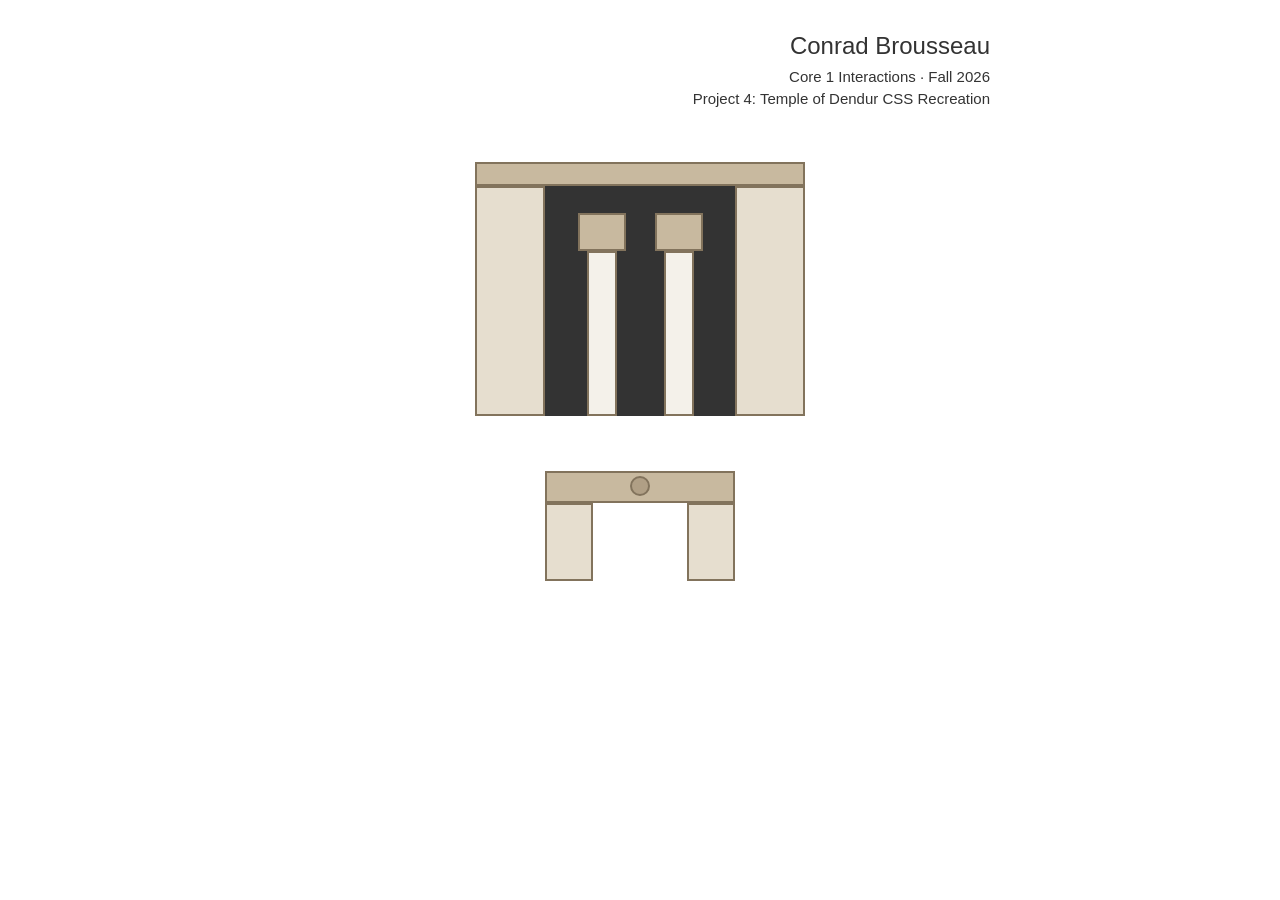
==== index.html @ 8446d0a0 "Simplify Temple of Dendur page" ====
<!DOCTYPE html>
<html lang="en">
<head>
    <meta charset="UTF-8">
    <meta name="viewport" content="width=device-width, initial-scale=1.0">
    <title>Project 4: Temple of Dendur</title>
    <link rel="stylesheet" href="main.css">
</head>
<body>
    <main class="page">
        <header class="header">
            <h1>Conrad Brousseau</h1>
            <p>Core 1 Interactions · Fall 2026</p>
            <p>Project 4: Temple of Dendur CSS Recreation</p>
        </header>

        <section class="scene" aria-label="CSS drawing of the Temple of Dendur">
            <div class="temple">
                <div class="roof"></div>
                <div class="wall"></div>
                <div class="entrance">
                    <div class="column">
                        <div class="capital"></div>
                        <div class="shaft"></div>
                    </div>
                    <div class="column">
                        <div class="capital"></div>
                        <div class="shaft"></div>
                    </div>
                </div>
                <div class="wall"></div>
            </div>

            <div class="arch">
                <div class="arch-top"></div>
                <div class="arch-leg left"></div>
                <div class="arch-leg right"></div>
                <div class="circle"></div>
            </div>
        </section>
    </main>

</body>
</html>
---- main.css ----
body {
    margin: 0;
    padding: 32px 20px;
    background: #fff;
    color: #333;
    font-family: Arial, Helvetica, sans-serif;
}

.page {
    max-width: 700px;
    margin: 0 auto;
}

.header {
    margin-bottom: 55px;
    text-align: right;
}

.header h1 {
    margin: 0 0 8px;
    font-size: 24px;
    font-weight: normal;
}

.header p {
    margin: 5px 0;
    font-size: 15px;
}

.scene {
    display: flex;
    flex-direction: column;
    align-items: center;
    gap: 55px;
}

.temple {
    position: relative;
    display: flex;
    align-items: flex-end;
    padding-top: 24px;
}

.roof {
    position: absolute;
    top: 0;
    left: 0;
    width: 100%;
    height: 24px;
    background: #c8b99f;
    border: 2px solid #82735c;
    box-sizing: border-box;
}

.wall {
    width: 70px;
    height: 230px;
    background: #e6decf;
    border: 2px solid #82735c;
    box-sizing: border-box;
}

.entrance {
    display: flex;
    justify-content: space-around;
    align-items: flex-end;
    width: 190px;
    height: 230px;
    padding: 0 18px;
    background: #333;
    box-sizing: border-box;
}

.column {
    display: flex;
    flex-direction: column;
    align-items: center;
}

.capital {
    width: 48px;
    height: 38px;
    background: #c8b99f;
    border: 2px solid #82735c;
    box-sizing: border-box;
}

.shaft {
    width: 30px;
    height: 165px;
    background: #f4f1ea;
    border: 2px solid #82735c;
    box-sizing: border-box;
}

.arch {
    position: relative;
    width: 190px;
    height: 110px;
}

.arch-top {
    height: 32px;
    background: #c8b99f;
    border: 2px solid #82735c;
    box-sizing: border-box;
}

.arch-leg {
    position: absolute;
    bottom: 0;
    width: 48px;
    height: 78px;
    background: #e6decf;
    border: 2px solid #82735c;
    box-sizing: border-box;
}

.arch-leg.left {
    left: 0;
}

.arch-leg.right {
    right: 0;
}

.circle {
    position: absolute;
    top: 5px;
    left: 50%;
    width: 20px;
    height: 20px;
    transform: translateX(-50%);
    background: #b09f85;
    border: 2px solid #82735c;
    border-radius: 50%;
    box-sizing: border-box;
}

@media (max-width: 420px) {
    .header {
        text-align: left;
    }

    .wall {
        width: 55px;
    }

    .entrance {
        width: 160px;
        padding: 0 12px;
    }
}
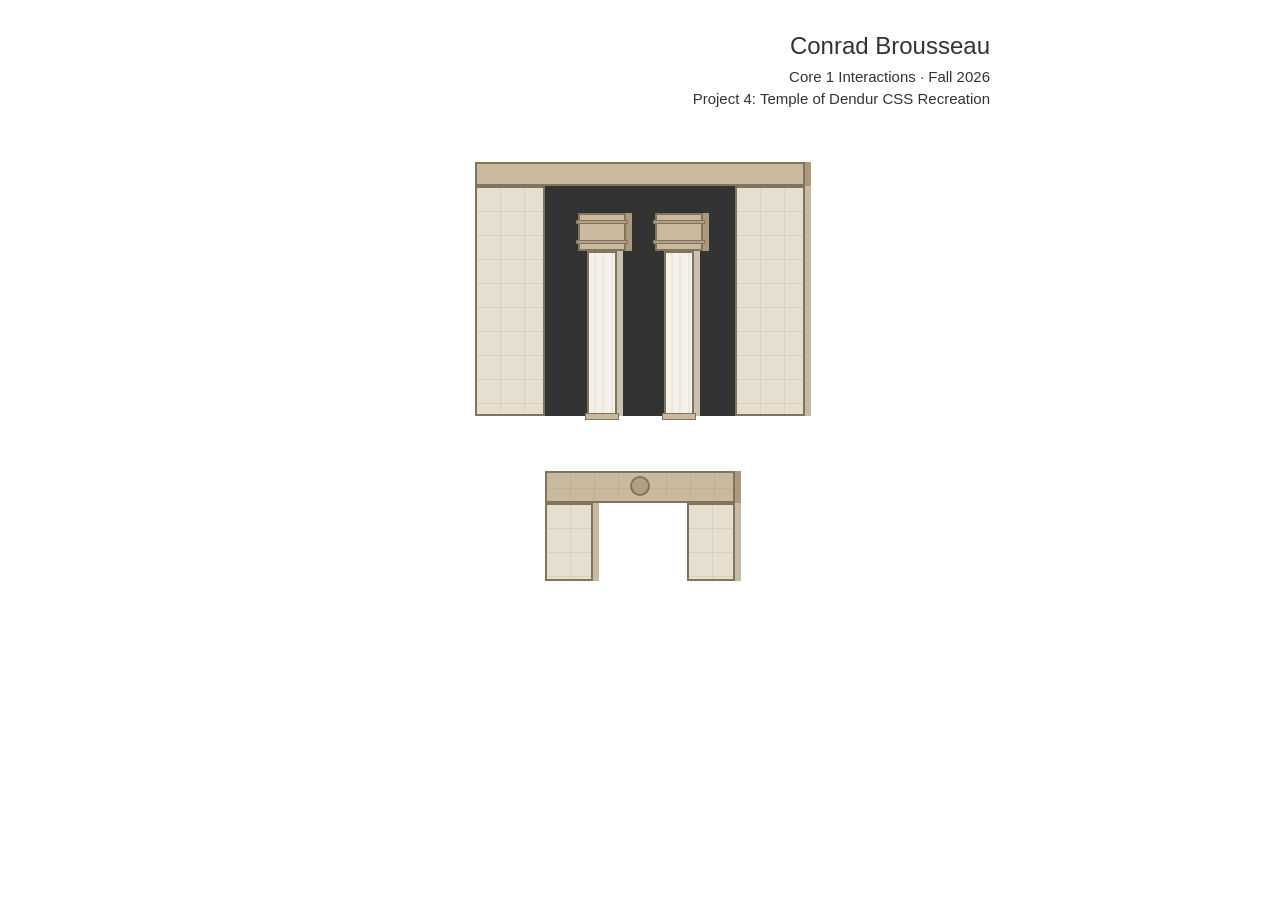
==== commit 1972e030: "Add temple details and shading" ====
--- a/index.html
+++ b/index.html
@@ -4,7 +4,7 @@
     <meta charset="UTF-8">
     <meta name="viewport" content="width=device-width, initial-scale=1.0">
     <title>Project 4: Temple of Dendur</title>
-    <link rel="stylesheet" href="main.css">
+    <link rel="stylesheet" href="main.css?v=2">
 </head>
 <body>
     <main class="page">
@@ -19,24 +19,26 @@
                 <div class="roof"></div>
                 <div class="wall"></div>
                 <div class="entrance">
-                    <div class="column">
-                        <div class="capital"></div>
-                        <div class="shaft"></div>
-                    </div>
-                    <div class="column">
-                        <div class="capital"></div>
-                        <div class="shaft"></div>
-                    </div>
+                    <a class="columns-link" href="columns.html" aria-label="Explore the temple columns">
+                        <span class="column">
+                            <span class="capital"></span>
+                            <span class="shaft"></span>
+                        </span>
+                        <span class="column">
+                            <span class="capital"></span>
+                            <span class="shaft"></span>
+                        </span>
+                    </a>
                 </div>
                 <div class="wall"></div>
             </div>
 
-            <div class="arch">
+            <a class="arch" href="arch.html" aria-label="Explore the temple arch">
                 <div class="arch-top"></div>
                 <div class="arch-leg left"></div>
                 <div class="arch-leg right"></div>
                 <div class="circle"></div>
-            </div>
+            </a>
         </section>
     </main>
 
--- a/main.css
+++ b/main.css
@@ -49,26 +49,42 @@
     height: 24px;
     background: #c8b99f;
     border: 2px solid #82735c;
+    box-shadow: 6px 0 0 #a99a80;
     box-sizing: border-box;
 }
 
 .wall {
     width: 70px;
     height: 230px;
-    background: #e6decf;
-    border: 2px solid #82735c;
+    background-color: #e6decf;
+    background-image:
+        linear-gradient(to bottom, transparent 23px, rgba(130, 115, 92, 0.14) 23px),
+        linear-gradient(to right, transparent 47px, rgba(130, 115, 92, 0.12) 47px),
+        linear-gradient(to right, transparent 47px, rgba(130, 115, 92, 0.12) 47px);
+    background-size: 100% 24px, 48px 24px, 48px 24px;
+    background-position: 0 0, 0 0, 24px 12px;
+    border: 2px solid #82735c;
+    box-shadow: 6px 0 0 #c6baa4;
     box-sizing: border-box;
 }
 
 .entrance {
     display: flex;
+    justify-content: center;
+    width: 190px;
+    height: 230px;
+    background: #333;
+    box-sizing: border-box;
+}
+
+.columns-link {
+    display: flex;
+    flex: 1;
     justify-content: space-around;
     align-items: flex-end;
-    width: 190px;
-    height: 230px;
     padding: 0 18px;
-    background: #333;
-    box-sizing: border-box;
+    color: inherit;
+    text-decoration: none;
 }
 
 .column {
@@ -78,31 +94,88 @@
 }
 
 .capital {
+    position: relative;
     width: 48px;
     height: 38px;
     background: #c8b99f;
     border: 2px solid #82735c;
+    box-shadow: 6px 0 0 #a99a80;
     box-sizing: border-box;
 }
 
 .shaft {
+    position: relative;
     width: 30px;
     height: 165px;
-    background: #f4f1ea;
-    border: 2px solid #82735c;
-    box-sizing: border-box;
+    background:
+        linear-gradient(to right,
+            transparent 5px,
+            rgba(130, 115, 92, 0.18) 6px,
+            transparent 7px,
+            transparent 13px,
+            rgba(130, 115, 92, 0.16) 14px,
+            transparent 15px,
+            transparent 22px,
+            rgba(130, 115, 92, 0.16) 23px,
+            transparent 24px),
+        #f4f1ea;
+    border: 2px solid #82735c;
+    box-shadow: 6px 0 0 #c9c1b2;
+    box-sizing: border-box;
+}
+
+.capital::before,
+.capital::after {
+    position: absolute;
+    left: -4px;
+    width: 52px;
+    height: 4px;
+    background: #b09f85;
+    border: 1px solid #82735c;
+    box-sizing: border-box;
+    content: "";
+}
+
+.capital::before {
+    top: 5px;
+}
+
+.capital::after {
+    bottom: 5px;
+}
+
+.shaft::after {
+    position: absolute;
+    right: -4px;
+    bottom: -6px;
+    left: -4px;
+    height: 5px;
+    background: #c8b99f;
+    border: 1px solid #82735c;
+    content: "";
 }
 
 .arch {
     position: relative;
+    display: block;
     width: 190px;
     height: 110px;
+    color: inherit;
+    text-decoration: none;
 }
 
 .arch-top {
+    position: relative;
     height: 32px;
-    background: #c8b99f;
-    border: 2px solid #82735c;
+    background-color: #c8b99f;
+    background-image:
+        linear-gradient(to bottom, transparent 15px, rgba(130, 115, 92, 0.14) 15px),
+        linear-gradient(to right, transparent 47px, rgba(130, 115, 92, 0.12) 47px),
+        linear-gradient(to right, transparent 47px, rgba(130, 115, 92, 0.12) 47px);
+    background-size: 100% 16px, 48px 16px, 48px 16px;
+    background-position: 0 0, 0 0, 24px 8px;
+    border: 2px solid #82735c;
+    box-shadow: 6px 0 0 #a99a80;
     box-sizing: border-box;
 }
 
@@ -111,8 +184,15 @@
     bottom: 0;
     width: 48px;
     height: 78px;
-    background: #e6decf;
-    border: 2px solid #82735c;
+    background-color: #e6decf;
+    background-image:
+        linear-gradient(to bottom, transparent 23px, rgba(130, 115, 92, 0.14) 23px),
+        linear-gradient(to right, transparent 47px, rgba(130, 115, 92, 0.12) 47px),
+        linear-gradient(to right, transparent 47px, rgba(130, 115, 92, 0.12) 47px);
+    background-size: 100% 24px, 48px 24px, 48px 24px;
+    background-position: 0 0, 0 0, 24px 12px;
+    border: 2px solid #82735c;
+    box-shadow: 6px 0 0 #c6baa4;
     box-sizing: border-box;
 }
 
@@ -137,6 +217,152 @@
     box-sizing: border-box;
 }
 
+.arch:hover,
+.columns-link:hover {
+    filter: brightness(1.06);
+}
+
+.arch:focus-visible,
+.columns-link:focus-visible {
+    outline: 3px solid #82735c;
+    outline-offset: 4px;
+}
+
+.detail-page {
+    max-width: 760px;
+}
+
+.detail-header {
+    margin-bottom: 36px;
+    text-align: left;
+}
+
+.back-link {
+    display: inline-block;
+    margin-bottom: 24px;
+    color: #675b49;
+    font-size: 14px;
+}
+
+.detail-header h1 {
+    margin: 0 0 8px;
+    font-size: 30px;
+    font-weight: normal;
+}
+
+.detail-header p,
+.detail-copy {
+    max-width: 560px;
+    font-size: 16px;
+    line-height: 1.6;
+}
+
+.detail-scene {
+    display: flex;
+    min-height: 330px;
+    align-items: center;
+    justify-content: center;
+    margin: 0 0 24px;
+    padding: 40px 24px;
+    background: #f7f5f0;
+    box-sizing: border-box;
+}
+
+.arch-detail {
+    width: min(420px, 100%);
+    height: 240px;
+}
+
+.arch-detail .arch-top {
+    height: 72px;
+    border-width: 4px;
+    background-size: 100% 24px, 72px 24px, 72px 24px;
+    background-position: 0 0, 0 0, 36px 12px;
+}
+
+.arch-detail .arch-top::after {
+    position: absolute;
+    top: 14px;
+    right: 18px;
+    bottom: 14px;
+    left: 18px;
+    border: 1px solid rgba(130, 115, 92, 0.45);
+    content: "";
+}
+
+.arch-detail .arch-leg {
+    width: 84px;
+    height: 168px;
+    border-width: 3px;
+    background-size: 100% 28px, 58px 28px, 58px 28px;
+    background-position: 0 0, 0 0, 29px 14px;
+}
+
+.arch-detail .circle {
+    top: 14px;
+    width: 42px;
+    height: 42px;
+    border-width: 3px;
+    box-shadow: inset 0 0 0 5px rgba(130, 115, 92, 0.2);
+}
+
+.columns-detail-scene {
+    gap: 64px;
+    align-items: flex-end;
+}
+
+.column-detail {
+    transform: scale(1.35);
+    transform-origin: bottom center;
+}
+
+.column-detail .capital {
+    width: 72px;
+    height: 54px;
+    border-width: 3px;
+}
+
+.column-detail .capital::before,
+.column-detail .capital::after {
+    left: -5px;
+    width: 76px;
+    height: 6px;
+    border-width: 2px;
+}
+
+.column-detail .capital::before {
+    top: 7px;
+}
+
+.column-detail .capital::after {
+    bottom: 7px;
+}
+
+.column-detail .shaft {
+    width: 46px;
+    height: 210px;
+    border-width: 3px;
+    background-image:
+        linear-gradient(to right,
+            transparent 7px,
+            rgba(130, 115, 92, 0.2) 8px,
+            transparent 9px,
+            transparent 20px,
+            rgba(130, 115, 92, 0.2) 21px,
+            transparent 22px,
+            transparent 34px,
+            rgba(130, 115, 92, 0.2) 35px,
+            transparent 36px);
+}
+
+.column-detail .shaft::after {
+    right: -6px;
+    bottom: -8px;
+    left: -6px;
+    height: 8px;
+    border-width: 2px;
+}
+
 @media (max-width: 420px) {
     .header {
         text-align: left;
@@ -148,6 +374,27 @@
 
     .entrance {
         width: 160px;
+    }
+
+    .columns-link {
         padding: 0 12px;
     }
-}
+
+    .detail-page {
+        padding-right: 16px;
+        padding-left: 16px;
+    }
+
+    .detail-scene {
+        min-height: 280px;
+        padding: 28px 16px;
+    }
+
+    .columns-detail-scene {
+        gap: 40px;
+    }
+
+    .column-detail {
+        transform: scale(1.05);
+    }
+}
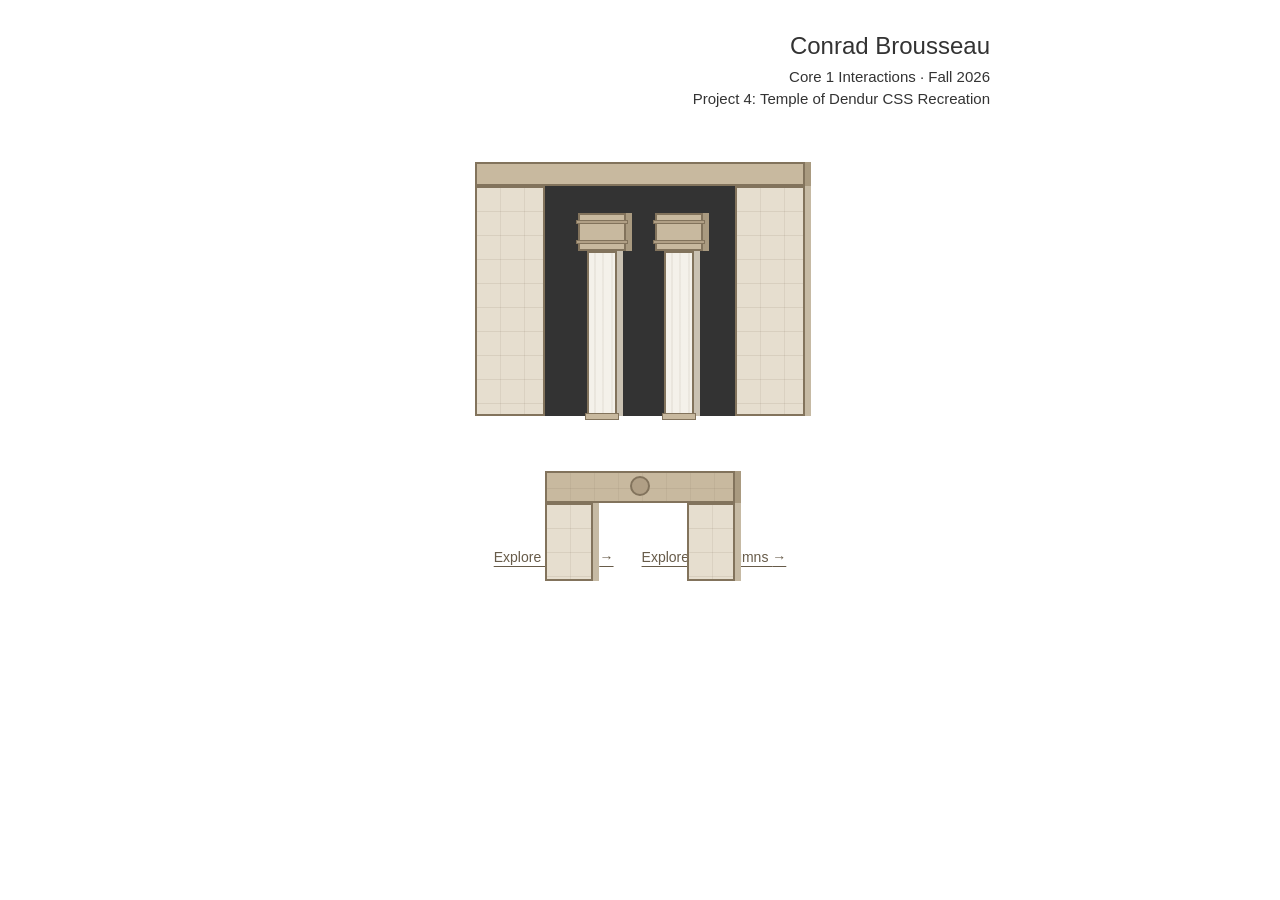
==== commit f0c8fe6c: "Make detail pages easy to open" ====
--- a/index.html
+++ b/index.html
@@ -4,7 +4,7 @@
     <meta charset="UTF-8">
     <meta name="viewport" content="width=device-width, initial-scale=1.0">
     <title>Project 4: Temple of Dendur</title>
-    <link rel="stylesheet" href="main.css?v=2">
+    <link rel="stylesheet" href="main.css?v=4">
 </head>
 <body>
     <main class="page">
@@ -40,6 +40,11 @@
                 <div class="circle"></div>
             </a>
         </section>
+
+        <nav class="detail-links" aria-label="Explore temple details">
+            <a href="arch.html">Explore the arch <span aria-hidden="true">→</span></a>
+            <a href="columns.html">Explore the columns <span aria-hidden="true">→</span></a>
+        </nav>
     </main>
 
 </body>
--- a/main.css
+++ b/main.css
@@ -228,6 +228,20 @@
     outline-offset: 4px;
 }
 
+.detail-links {
+    display: flex;
+    justify-content: center;
+    gap: 28px;
+    margin-top: -32px;
+}
+
+.detail-links a {
+    color: #675b49;
+    font-size: 14px;
+    text-decoration-thickness: 1px;
+    text-underline-offset: 4px;
+}
+
 .detail-page {
     max-width: 760px;
 }
@@ -380,6 +394,13 @@
         padding: 0 12px;
     }
 
+    .detail-links {
+        flex-direction: column;
+        align-items: center;
+        gap: 14px;
+        margin-top: -32px;
+    }
+
     .detail-page {
         padding-right: 16px;
         padding-left: 16px;
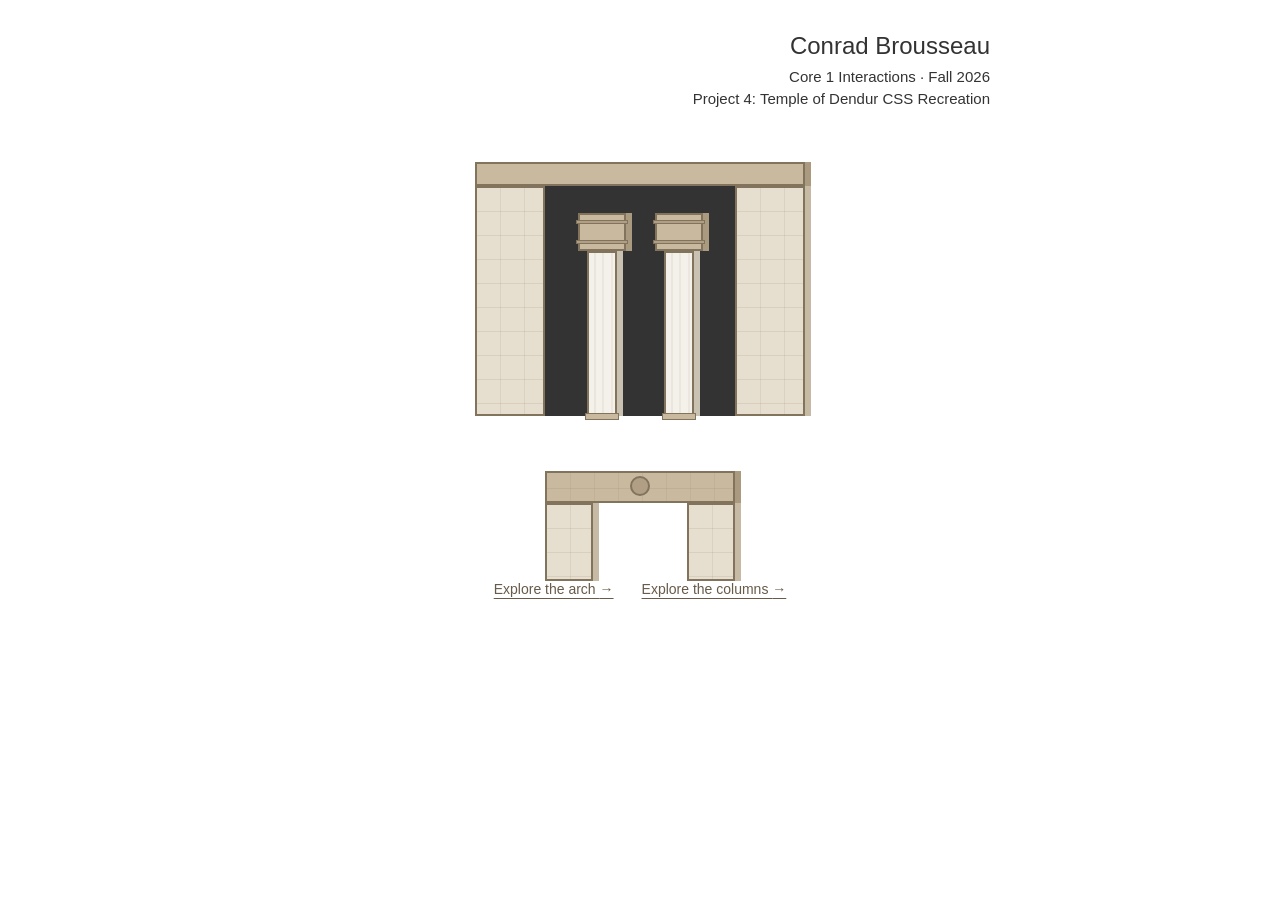
==== commit 6d26aee4: "Refresh stylesheet cache for detail links" ====
--- a/index.html
+++ b/index.html
@@ -4,7 +4,7 @@
     <meta charset="UTF-8">
     <meta name="viewport" content="width=device-width, initial-scale=1.0">
     <title>Project 4: Temple of Dendur</title>
-    <link rel="stylesheet" href="main.css?v=4">
+    <link rel="stylesheet" href="main.css?v=5">
 </head>
 <body>
     <main class="page">
--- a/main.css
+++ b/main.css
@@ -232,7 +232,6 @@
     display: flex;
     justify-content: center;
     gap: 28px;
-    margin-top: -32px;
 }
 
 .detail-links a {
@@ -398,7 +397,6 @@
         flex-direction: column;
         align-items: center;
         gap: 14px;
-        margin-top: -32px;
     }
 
     .detail-page {
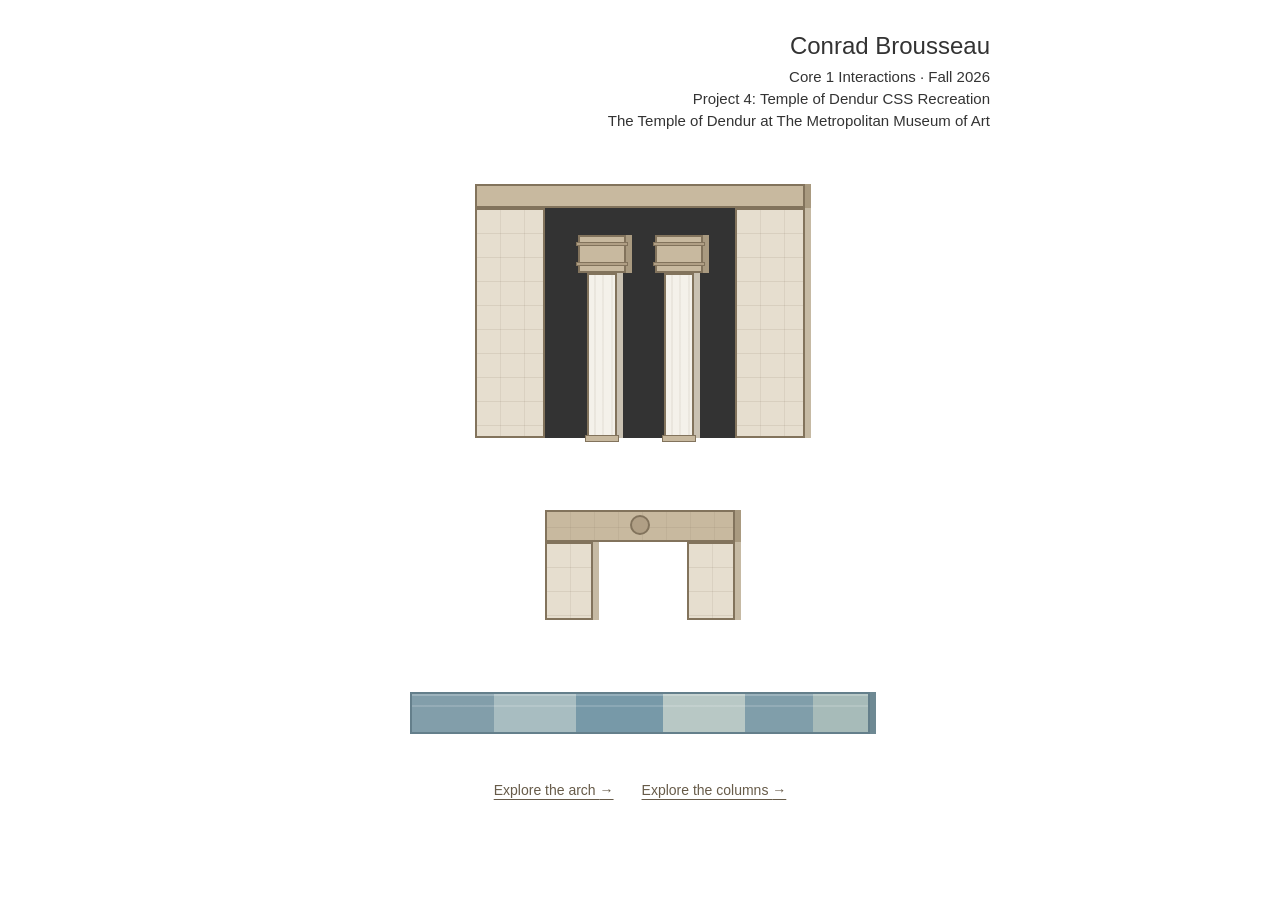
==== commit 42260bb3: "Space temple details and add reflecting pool" ====
--- a/index.html
+++ b/index.html
@@ -4,7 +4,7 @@
     <meta charset="UTF-8">
     <meta name="viewport" content="width=device-width, initial-scale=1.0">
     <title>Project 4: Temple of Dendur</title>
-    <link rel="stylesheet" href="main.css?v=5">
+    <link rel="stylesheet" href="main.css?v=6">
 </head>
 <body>
     <main class="page">
@@ -12,6 +12,7 @@
             <h1>Conrad Brousseau</h1>
             <p>Core 1 Interactions · Fall 2026</p>
             <p>Project 4: Temple of Dendur CSS Recreation</p>
+            <p>The Temple of Dendur at The Metropolitan Museum of Art</p>
         </header>
 
         <section class="scene" aria-label="CSS drawing of the Temple of Dendur">
@@ -39,6 +40,8 @@
                 <div class="arch-leg right"></div>
                 <div class="circle"></div>
             </a>
+
+            <div class="water" role="img" aria-label="Blue water inspired by the reflecting pool near the Temple of Dendur at The Met"></div>
         </section>
 
         <nav class="detail-links" aria-label="Explore temple details">
--- a/main.css
+++ b/main.css
@@ -31,7 +31,7 @@
     display: flex;
     flex-direction: column;
     align-items: center;
-    gap: 55px;
+    gap: clamp(48px, 9vw, 72px);
 }
 
 .temple {
@@ -228,10 +228,22 @@
     outline-offset: 4px;
 }
 
+.water {
+    width: min(460px, calc(100vw - 48px));
+    height: 42px;
+    background:
+        linear-gradient(to bottom, rgba(255, 255, 255, 0.22) 2px, transparent 2px 11px, rgba(255, 255, 255, 0.15) 11px 13px, transparent 13px),
+        linear-gradient(to right, #829eaa 0 18%, #a8bdc1 18% 36%, #7799a8 36% 55%, #b8c8c5 55% 73%, #809eaa 73% 88%, #a7bbb9 88%);
+    border: 2px solid #647f8b;
+    box-shadow: 6px 0 0 #6e8993;
+    box-sizing: border-box;
+}
+
 .detail-links {
     display: flex;
     justify-content: center;
     gap: 28px;
+    margin-top: clamp(32px, 6vw, 48px);
 }
 
 .detail-links a {
@@ -246,7 +258,7 @@
 }
 
 .detail-header {
-    margin-bottom: 36px;
+    margin-bottom: clamp(48px, 9vw, 72px);
     text-align: left;
 }
 
@@ -272,10 +284,10 @@
 
 .detail-scene {
     display: flex;
-    min-height: 330px;
+    min-height: 390px;
     align-items: center;
     justify-content: center;
-    margin: 0 0 24px;
+    margin: 0 0 clamp(56px, 10vw, 80px);
     padding: 40px 24px;
     background: #f7f5f0;
     box-sizing: border-box;
@@ -321,12 +333,11 @@
 
 .columns-detail-scene {
     gap: 64px;
-    align-items: flex-end;
+    align-items: center;
 }
 
 .column-detail {
-    transform: scale(1.35);
-    transform-origin: bottom center;
+    flex: 0 1 auto;
 }
 
 .column-detail .capital {
@@ -405,15 +416,12 @@
     }
 
     .detail-scene {
-        min-height: 280px;
-        padding: 28px 16px;
+        min-height: 340px;
+        padding: 24px 16px;
     }
 
     .columns-detail-scene {
         gap: 40px;
     }
 
-    .column-detail {
-        transform: scale(1.05);
-    }
-}
+}
